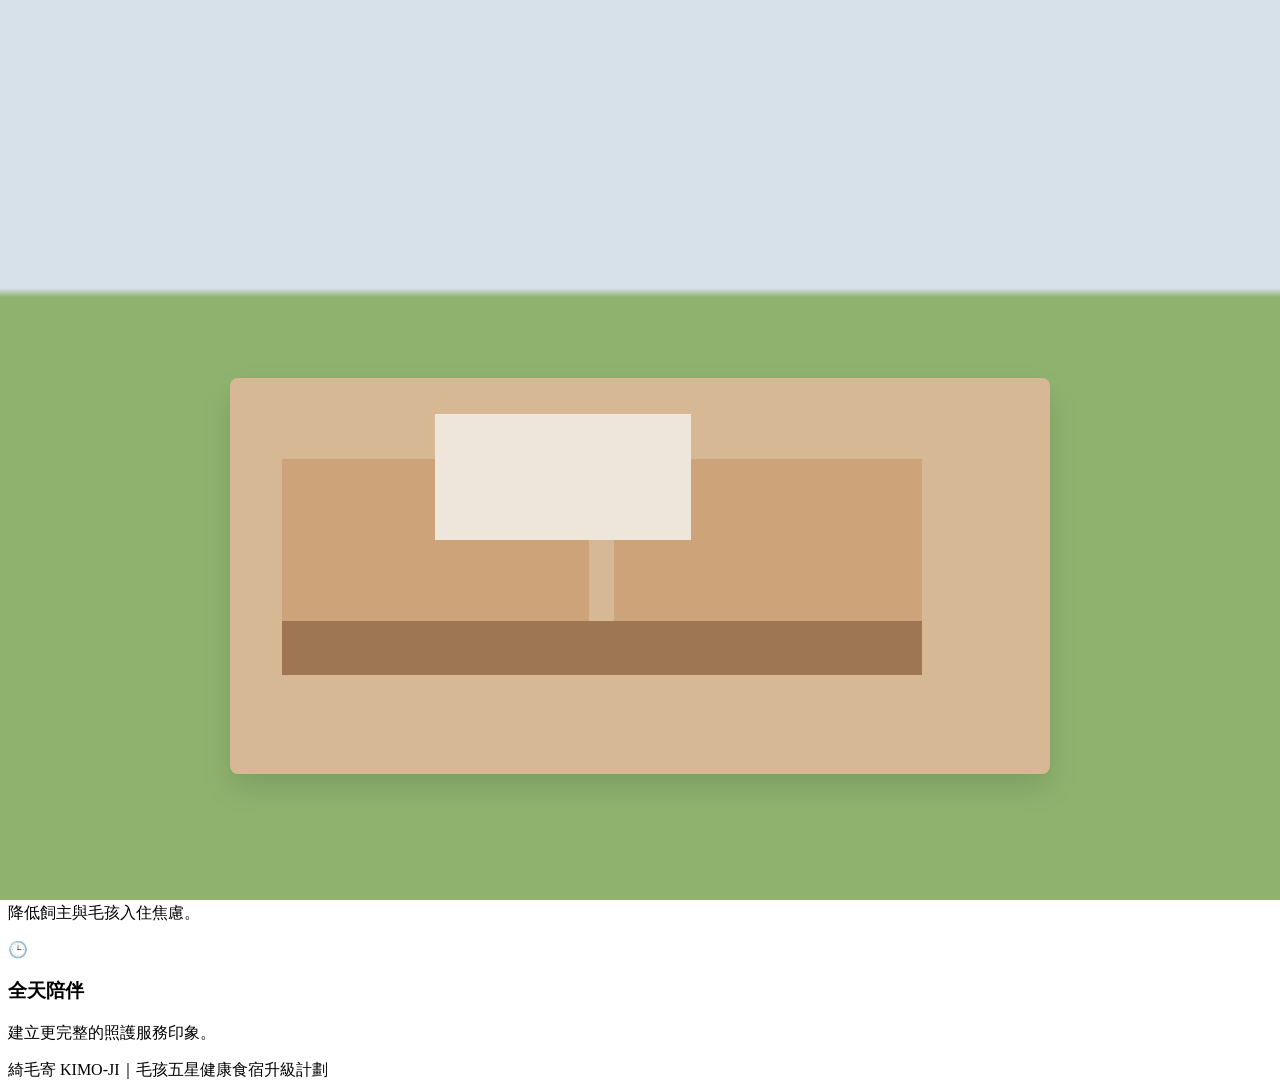
==== about.html @ 0a357eda "Add files via upload" ====
<!DOCTYPE html>
<html lang="zh-Hant">
<head>
  <meta charset="UTF-8">
  <meta name="viewport" content="width=device-width, initial-scale=1.0">
  <title>綺毛寄 KIMO-JI｜關於我們</title>
  <link rel="preconnect" href="https://fonts.googleapis.com">
  <link rel="preconnect" href="https://fonts.gstatic.com" crossorigin>
  <link href="https://fonts.googleapis.com/css2?family=Noto+Sans+TC:wght@400;500;700;800&display=swap" rel="stylesheet">
  <link rel="stylesheet" href="assets/css/style.css">
</head>
<body>
<header>
  <div class="container navbar">
    <a class="brand" href="index.html">
      <div class="logo" aria-hidden="true"></div>
      <div>
        綺毛寄
        <small>KIMO-JI</small>
      </div>
    </a>
    <nav>
      <a href="index.html">首頁</a>
      <a href="plans.html">住宿方案</a>
      <a href="menu.html">健康餐</a>
      <a href="order.html">線上訂購</a>
      <a href="records.html">健康紀錄</a>
      <a href="takeaway.html">外帶／外送</a>
      <a href="social.html">今日毛孩餐</a>
      <a href="about.html">關於我們</a>
    </nav>
    <a class="btn secondary" href="order.html">登入／註冊</a>
  </div>
</header>

<main class="page"><div class="container">
  <section class="hero">
    <div>
      <div class="badge-row"><span class="badge">品牌故事</span><span class="badge">健康照護</span></div>
      <h1>關於綺毛寄</h1>
      <p>綺毛寄希望讓毛孩入住時，不只是被照顧，更能延續原本熟悉、安心又健康的生活節奏。</p>
      <div class="badge-row"><span class="badge">專屬照護</span><span class="badge">健康餐設計</span><span class="badge">24H安心陪伴</span></div>
    </div>
    <div class="photo-card" style="min-height:360px">
      <div style="position:absolute;inset:0;background:linear-gradient(180deg,#d7e1ea 0 32%,#8fb36f 33% 100%)"></div>
      <div style="position:absolute;left:18%;right:18%;bottom:14%;height:44%;background:#d7b894;border-radius:8px;box-shadow:0 14px 30px rgba(0,0,0,.12)"></div>
      <div style="position:absolute;left:22%;bottom:25%;width:24%;height:24%;background:#cda47a"></div>
      <div style="position:absolute;left:48%;bottom:25%;width:24%;height:24%;background:#cda47a"></div>
      <div style="position:absolute;left:22%;bottom:25%;width:50%;height:6%;background:#9f7654"></div>
      <div style="position:absolute;left:34%;bottom:40%;width:20%;height:14%;background:#eee6db"></div>
    </div>
  </section>
  <section class="section grid grid-4">
    <article class="card"><div class="icon">🧡</div><h3>專屬照護</h3><p class="muted">入住期間提供清楚照護與回報。</p></article>
    <article class="card"><div class="icon">🍲</div><h3>營養餐設計</h3><p class="muted">用天然食材打造每日健康餐。</p></article>
    <article class="card"><div class="icon">🕊️</div><h3>安心環境</h3><p class="muted">降低飼主與毛孩入住焦慮。</p></article>
    <article class="card"><div class="icon">🕒</div><h3>全天陪伴</h3><p class="muted">建立更完整的照護服務印象。</p></article>
  </section>
</div></main>
<footer class="footer container small">
  <div>綺毛寄 KIMO-JI｜毛孩五星健康食宿升級計劃</div>
</footer>
</body>
</html>
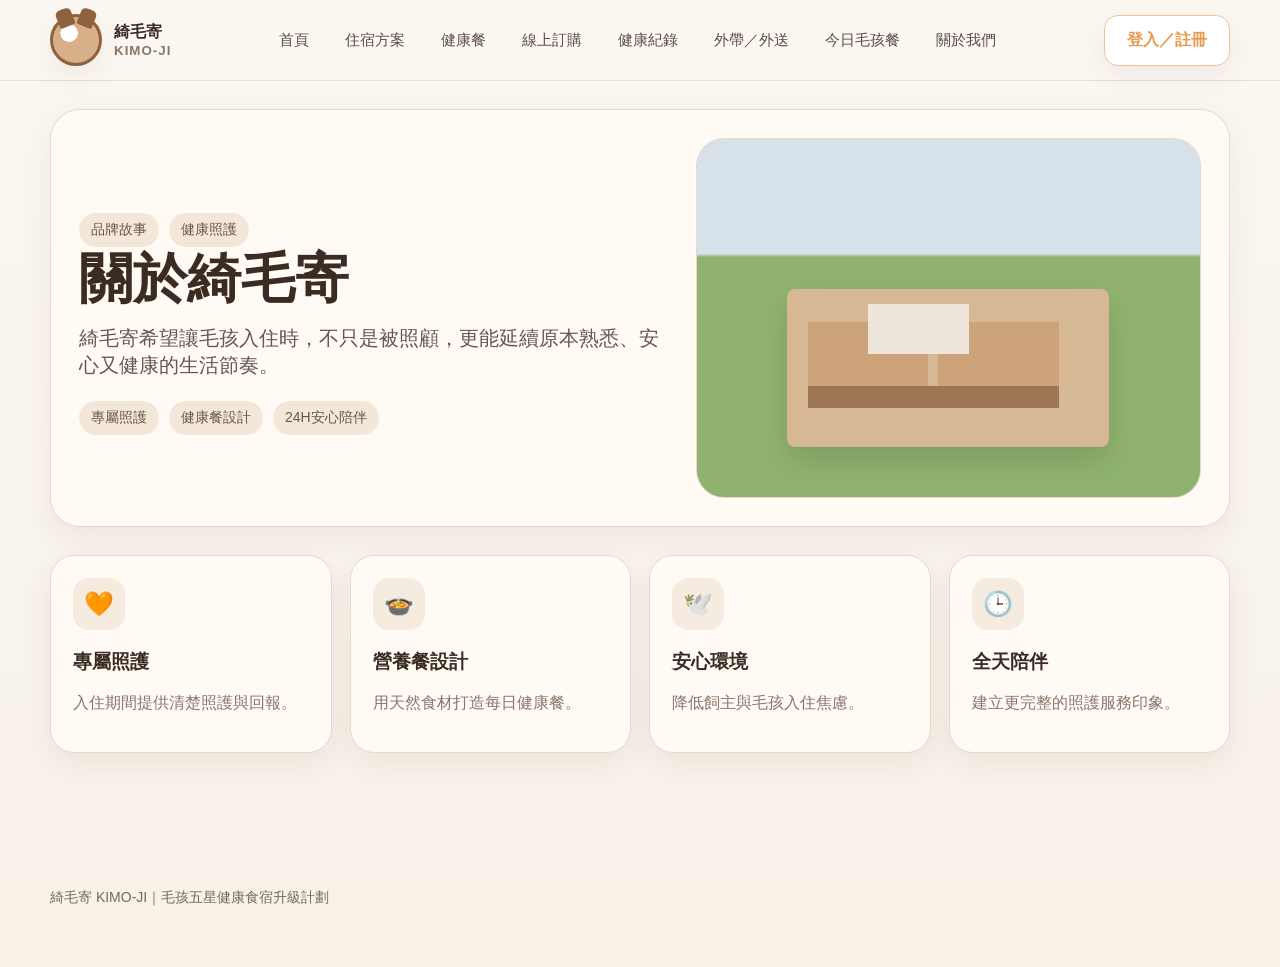
==== commit 8e6cf5ab: "Update about.html" ====
--- a/about.html
+++ b/about.html
@@ -7,7 +7,7 @@
   <link rel="preconnect" href="https://fonts.googleapis.com">
   <link rel="preconnect" href="https://fonts.gstatic.com" crossorigin>
   <link href="https://fonts.googleapis.com/css2?family=Noto+Sans+TC:wght@400;500;700;800&display=swap" rel="stylesheet">
-  <link rel="stylesheet" href="assets/css/style.css">
+  <link rel="stylesheet" href="./style.css">
 </head>
 <body>
 <header>
--- a/style.css
+++ b/style.css
@@ -0,0 +1,104 @@
+:root{
+  --bg:#f7f1e8;
+  --card:#fffaf4;
+  --line:#e8dac9;
+  --text:#3b2c22;
+  --muted:#8a7768;
+  --primary:#7ca269;
+  --primary-dark:#658553;
+  --accent:#e79b52;
+  --shadow:0 10px 30px rgba(90,65,45,.08);
+  --radius:22px;
+}
+*{box-sizing:border-box}
+body{
+  margin:0;
+  font-family:"Noto Sans TC","Microsoft JhengHei",sans-serif;
+  color:var(--text);
+  background:linear-gradient(180deg,#fbf7f1 0%,var(--bg) 100%);
+}
+a{color:inherit;text-decoration:none}
+img{max-width:100%;display:block}
+.container{width:min(1180px,calc(100% - 32px));margin:0 auto}
+header{
+  position:sticky;top:0;z-index:20;
+  backdrop-filter: blur(10px);
+  background:rgba(251,247,241,.84);
+  border-bottom:1px solid rgba(232,218,201,.8);
+}
+.navbar{display:flex;align-items:center;justify-content:space-between;padding:14px 0;gap:18px}
+.brand{display:flex;align-items:center;gap:12px;font-weight:800}
+.logo{
+  width:52px;height:52px;border-radius:50%;
+  background:radial-gradient(circle at 35% 35%,#fff 0 20%,#d7b08a 21% 100%);
+  border:3px solid #8d623c; position:relative; box-shadow:var(--shadow);
+}
+.logo:before,.logo:after{content:"";position:absolute;top:-8px;width:16px;height:18px;background:#8d623c;border-radius:5px 5px 2px 2px}
+.logo:before{left:4px;transform:rotate(-22deg)}
+.logo:after{right:4px;transform:rotate(22deg)}
+.brand small{display:block;color:var(--muted);font-weight:700;letter-spacing:1px}
+nav{display:flex;flex-wrap:wrap;gap:8px}
+nav a{padding:10px 14px;border-radius:999px;color:#5d4d42;font-size:15px}
+nav a.active, nav a:hover{background:#efe3d5;color:#3d2d22}
+.btn{display:inline-block;background:var(--primary);color:#fff;padding:14px 22px;border-radius:14px;font-weight:700;box-shadow:var(--shadow)}
+.btn:hover{background:var(--primary-dark)}
+.btn.secondary{background:#fff;color:var(--accent);border:1px solid #efc395}
+.page{padding:28px 0 60px}
+.hero{display:grid;grid-template-columns:1.08fr .92fr;gap:24px;align-items:center;padding:28px;border-radius:30px;background:var(--card);box-shadow:var(--shadow);border:1px solid var(--line)}
+.hero h1{font-size:54px;line-height:1.15;margin:0 0 16px}
+.hero p{font-size:20px;color:#67574c;margin:0 0 22px}
+.hero-actions{display:flex;flex-wrap:wrap;gap:12px;margin-bottom:18px}
+.badge-row{display:flex;flex-wrap:wrap;gap:10px;margin-top:12px}
+.badge{padding:8px 12px;border-radius:999px;background:#f3e7da;color:#6c5648;font-size:14px}
+.hero-visual,.photo-card{border-radius:28px;overflow:hidden;border:1px solid var(--line);background:linear-gradient(180deg,#efe3d5,#dcc2a7);min-height:380px;position:relative}
+.hero-visual:before{content:"";position:absolute;inset:0;background:radial-gradient(circle at 70% 25%,rgba(255,255,255,.7),transparent 30%),linear-gradient(135deg,rgba(255,255,255,.25),transparent 50%)}
+.pet-circle{position:absolute;right:8%;top:15%;width:54%;aspect-ratio:1;border-radius:50%;background:radial-gradient(circle at 50% 35%,#fff 0 28%,#efe6de 29% 50%,#d9bd9f 51% 100%);box-shadow:0 18px 35px rgba(0,0,0,.12)}
+.pet-circle:before,.pet-circle:after{content:"";position:absolute;top:10%;width:18%;height:16%;background:#d0a77f;border-radius:60% 60% 20% 20%}
+.pet-circle:before{left:18%;transform:rotate(-24deg)}
+.pet-circle:after{right:18%;transform:rotate(24deg)}
+.bowl{position:absolute;left:12%;bottom:12%;width:42%;height:26%;background:linear-gradient(180deg,#fff,#f0ece8);border-radius:50% 50% 45% 45%/40% 40% 60% 60%;border:2px solid rgba(125,102,72,.18)}
+.bowl:before{content:"";position:absolute;inset:18% 13% 25%;border-radius:50%;background:radial-gradient(circle at 25% 35%,#f0a45a 0 12%,transparent 13%),radial-gradient(circle at 58% 40%,#8bc57f 0 12%,transparent 13%),radial-gradient(circle at 72% 60%,#e7d16a 0 13%,transparent 14%),radial-gradient(circle at 35% 65%,#d98949 0 13%,transparent 14%),#efd4a0}
+.section{margin-top:28px}
+.section-title{display:flex;align-items:end;justify-content:space-between;gap:16px;margin-bottom:14px}
+.section-title h2{margin:0;font-size:32px}
+.section-title p{margin:0;color:var(--muted)}
+.grid{display:grid;gap:18px}
+.grid-3{grid-template-columns:repeat(3,1fr)}
+.grid-4{grid-template-columns:repeat(4,1fr)}
+.grid-2{grid-template-columns:repeat(2,1fr)}
+.card{background:var(--card);border:1px solid var(--line);border-radius:24px;padding:22px;box-shadow:var(--shadow)}
+.icon{width:52px;height:52px;border-radius:16px;background:#f5ebdf;display:grid;place-items:center;font-size:24px;margin-bottom:12px}
+.muted{color:var(--muted)}
+.price{font-size:40px;font-weight:800;margin:10px 0 12px}
+.price small{font-size:18px;color:var(--muted)}
+.feature-list{padding-left:18px;margin:0;line-height:1.9;color:#5d4d42}
+.feature-list li{margin-bottom:2px}
+.tag{display:inline-block;padding:7px 10px;border-radius:999px;font-size:13px;background:#f6ebde;color:#7a604d;margin:6px 6px 0 0}
+.menu-card{display:grid;grid-template-columns:140px 1fr;gap:18px;align-items:center}
+.food-thumb{height:120px;border-radius:18px;background:radial-gradient(circle at 35% 35%,#fff 0 8%,#f2efe8 9% 25%,transparent 26%),linear-gradient(180deg,#d2b594,#c2a07a);position:relative;overflow:hidden;border:1px solid var(--line)}
+.food-thumb:before{content:"";position:absolute;inset:16px;border-radius:50%;background:radial-gradient(circle at 30% 35%,#f0a65a 0 10%,transparent 11%),radial-gradient(circle at 60% 36%,#81c46e 0 11%,transparent 12%),radial-gradient(circle at 47% 60%,#e5cd6a 0 10%,transparent 11%),radial-gradient(circle at 72% 58%,#d67d46 0 11%,transparent 12%),#f2d7aa}
+.steps{display:flex;justify-content:space-between;gap:12px;counter-reset:item;padding:0;margin:0;list-style:none}
+.steps li{flex:1;text-align:center;color:var(--muted);position:relative;padding-top:52px}
+.steps li:before{counter-increment:item;content:counter(item);position:absolute;top:0;left:50%;transform:translateX(-50%);width:34px;height:34px;border-radius:50%;display:grid;place-items:center;background:#e9ddcf;color:#6d5a4b;font-weight:700}
+.steps li:after{content:"";position:absolute;top:16px;left:58%;width:84%;height:2px;background:#eadacb}
+.steps li:last-child:after{display:none}
+.calendar{display:grid;grid-template-columns:repeat(7,1fr);gap:8px;font-size:14px;margin-top:14px}
+.calendar span{padding:10px 0;background:#fff;border:1px solid var(--line);border-radius:12px;text-align:center}
+.calendar .on{background:#e7f1df;border-color:#b6d2a4;color:#567144;font-weight:700}
+.stats{display:grid;grid-template-columns:1fr 1fr 1fr;gap:14px;margin-top:16px}
+.stat{padding:16px;border-radius:18px;background:#fff;border:1px solid var(--line);text-align:center}
+.chart{height:220px;border-radius:20px;background:linear-gradient(180deg,#fff,#f7f0e6);border:1px solid var(--line);position:relative;overflow:hidden}
+.chart svg{position:absolute;inset:0;width:100%;height:100%}
+.social-post{overflow:hidden;padding:0}
+.social-post .img{height:180px;background:linear-gradient(135deg,#d8b28a,#c99d72);position:relative}
+.social-post .img:before{content:"🐶";position:absolute;inset:0;display:grid;place-items:center;font-size:72px;opacity:.85}
+.social-post .body{padding:18px}
+.footer{margin-top:48px;padding:28px 0 60px;color:#7a6759}
+.small{font-size:14px}
+.notice{padding:16px 18px;background:#fff2e3;border:1px solid #f2d2a8;border-radius:18px;color:#8b6338}
+@media (max-width: 980px){
+  .hero,.grid-4,.grid-3,.grid-2,.menu-card{grid-template-columns:1fr}
+  .hero h1{font-size:40px}
+  nav{display:none}
+  .stats{grid-template-columns:1fr}
+}
